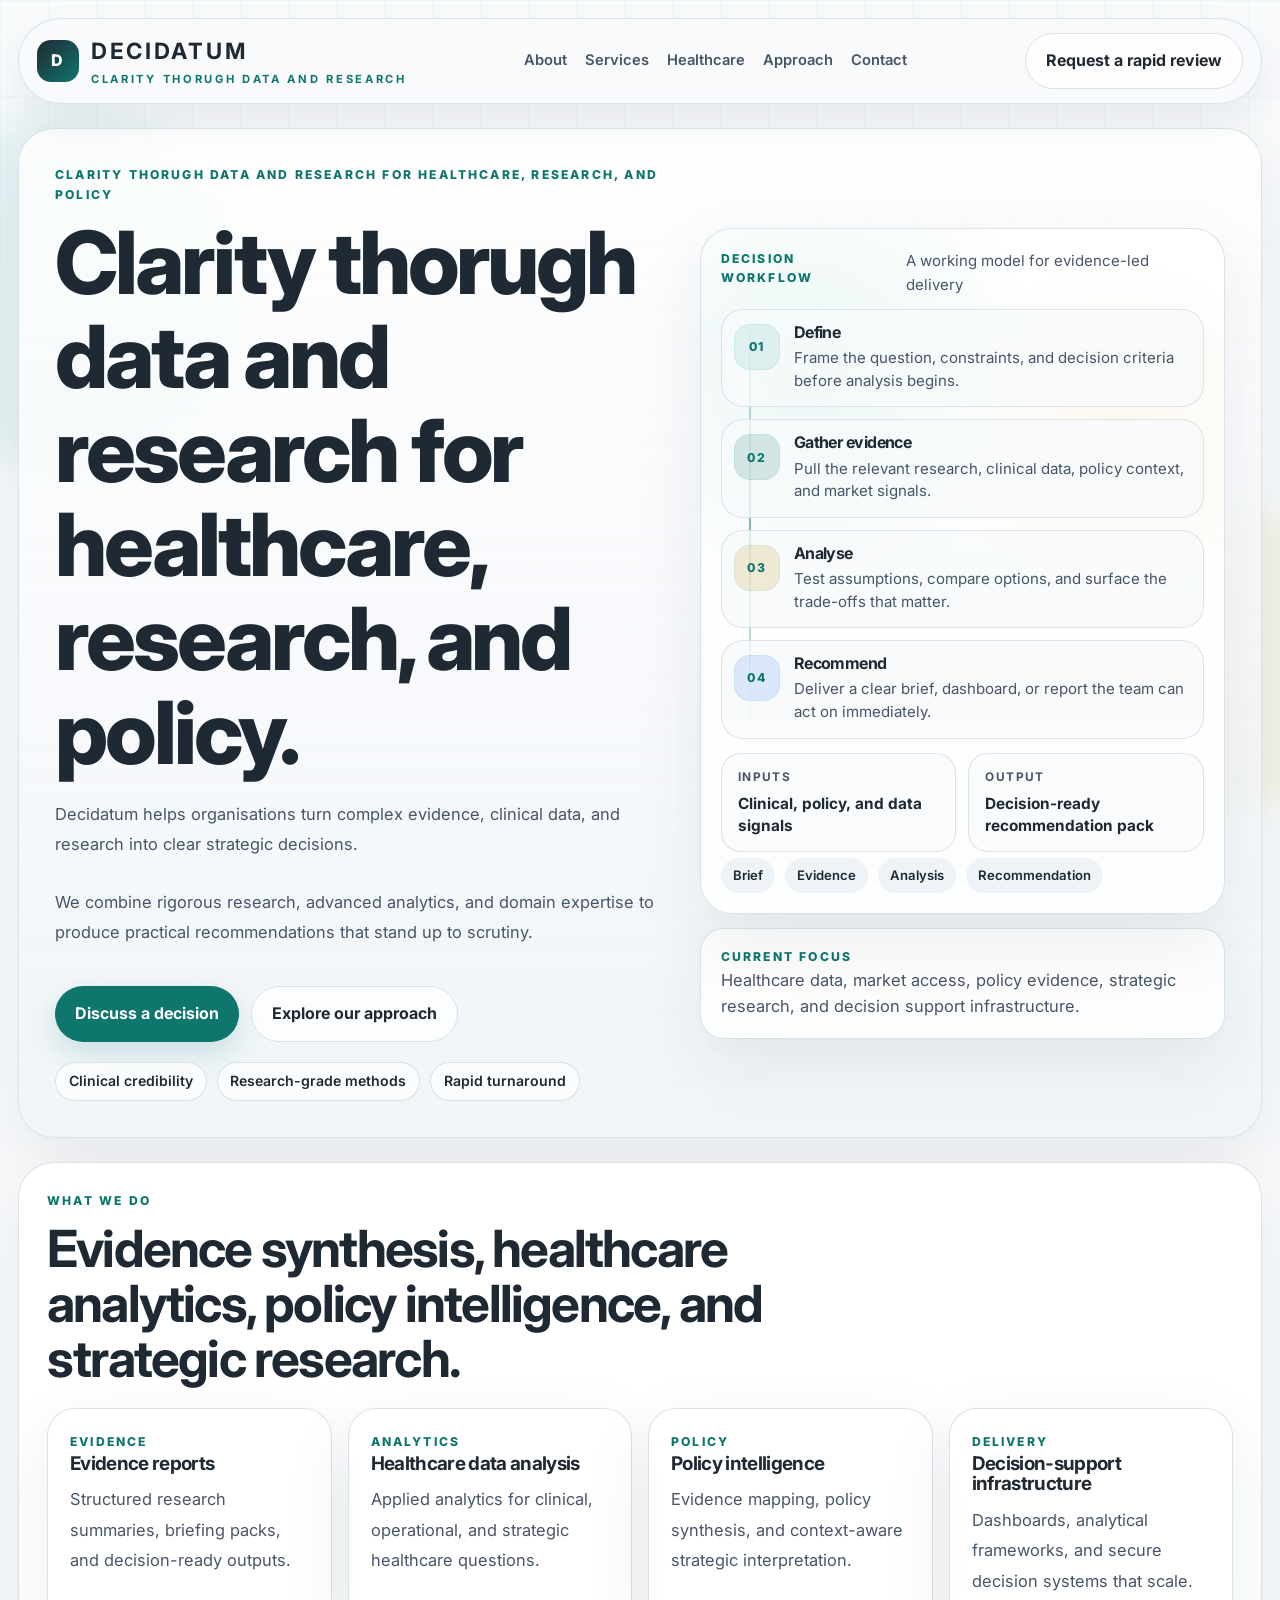
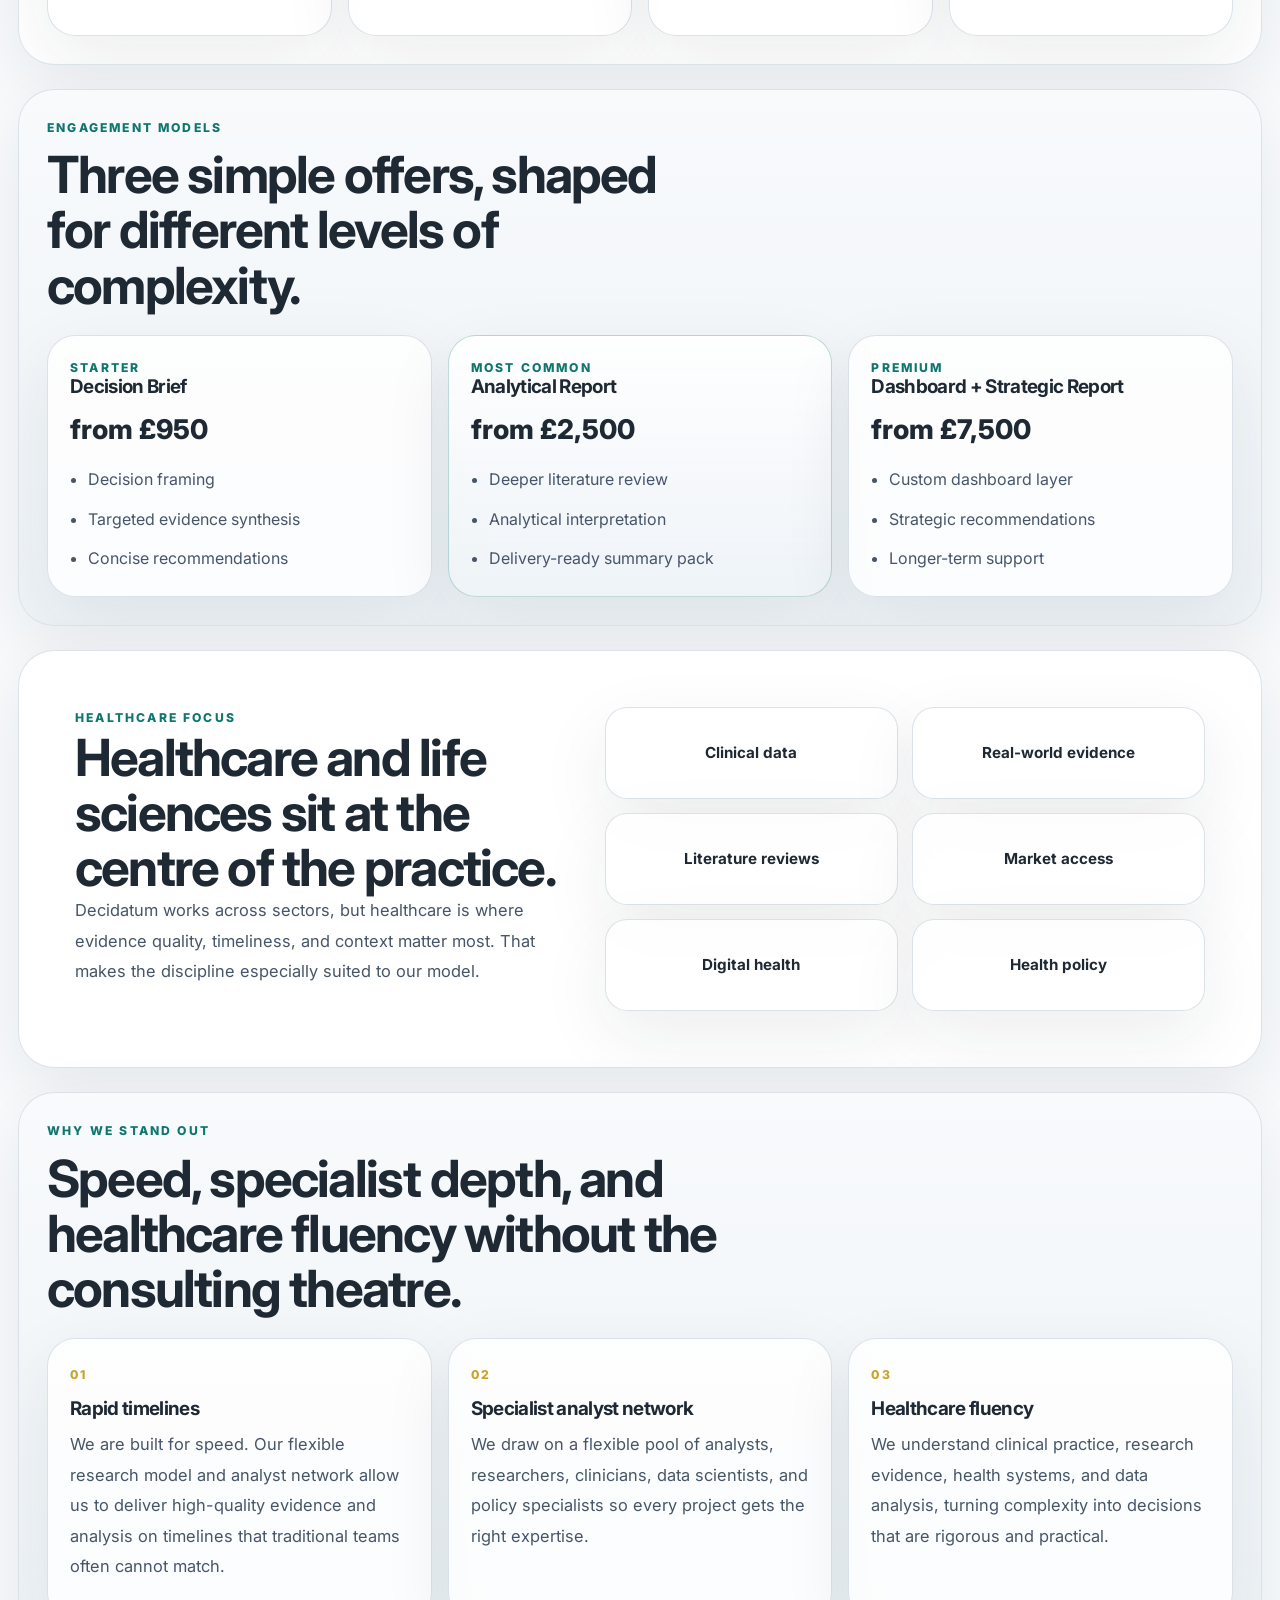
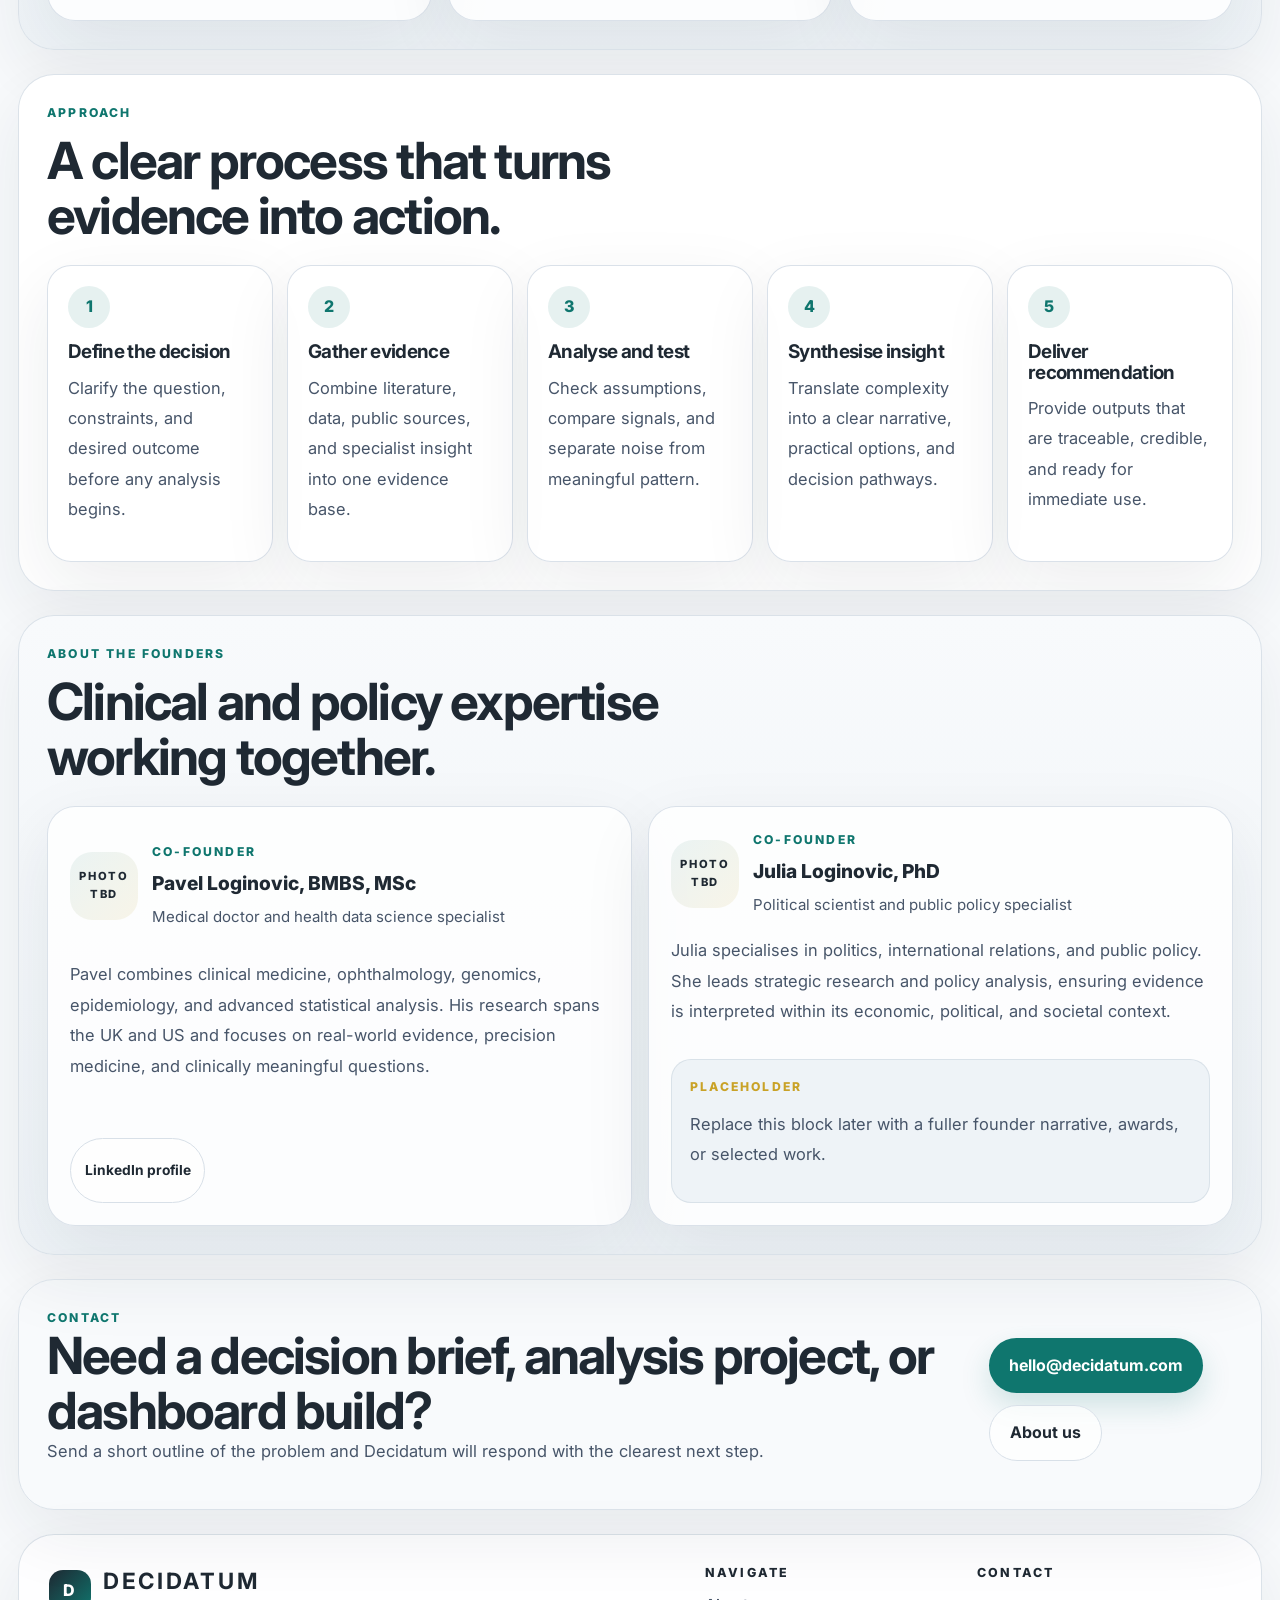
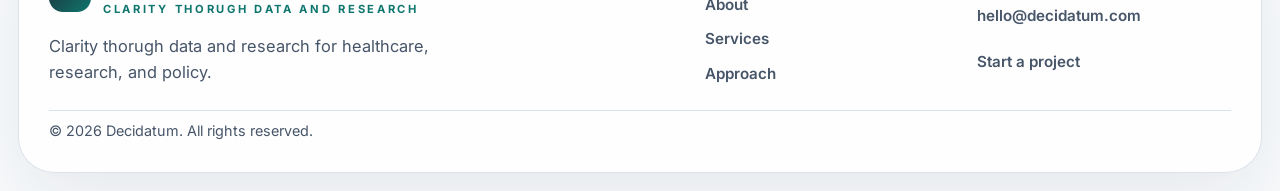
==== index.html @ dd868a0d "v1 of website" ====
<!doctype html>
<html lang="en">
  <head>
    <meta charset="UTF-8" />
    <meta name="viewport" content="width=device-width, initial-scale=1.0" />
    <meta
      name="description"
      content="Decidatum is clarity thorugh data and research for healthcare, research, and policy."
    />
    <meta name="theme-color" content="#F8FAFC" />
    <title>Decidatum | Clarity thorugh Data and Research Consultancy</title>
    <link rel="preconnect" href="https://fonts.googleapis.com" />
    <link rel="preconnect" href="https://fonts.gstatic.com" crossorigin />
    <link
      href="https://fonts.googleapis.com/css2?family=Inter:wght@400;500;600;700;800&display=swap"
      rel="stylesheet"
    />
    <link rel="stylesheet" href="styles.css" />
    <script type="module" src="script.js"></script>
  </head>
  <body>
    <div class="site-shell">
      <div class="ambient ambient-a" aria-hidden="true"></div>
      <div class="ambient ambient-b" aria-hidden="true"></div>

      <header class="topbar">
        <a class="brand" href="#home" aria-label="Decidatum home">
          <span class="brand-mark">D</span>
          <span class="brand-copy">
            <span class="brand-wordmark">DECIDATUM</span>
            <span class="brand-tagline">CLARITY THORUGH DATA AND RESEARCH</span>
          </span>
        </a>

        <nav class="nav" aria-label="Primary">
          <a href="about.html">About</a>
          <a href="#services">Services</a>
          <a href="#healthcare">Healthcare</a>
          <a href="#approach">Approach</a>
          <a href="#contact">Contact</a>
        </nav>

        <a class="button button-secondary" href="#contact">Request a rapid review</a>
      </header>

      <main id="home">
        <section class="hero section panel reveal">
          <div class="hero-copy">
            <p class="eyebrow">Clarity thorugh data and research for healthcare, research, and policy</p>
            <h1>Clarity thorugh data and research for healthcare, research, and policy.</h1>
            <p class="lede">
              Decidatum helps organisations turn complex evidence, clinical data, and research into
              clear strategic decisions.
            </p>
            <p class="lede lede-secondary">
              We combine rigorous research, advanced analytics, and domain expertise to produce
              practical recommendations that stand up to scrutiny.
            </p>
            <div class="hero-actions">
              <a class="button button-primary" href="#contact">Discuss a decision</a>
              <a class="button button-secondary" href="#approach">Explore our approach</a>
            </div>
            <div class="hero-tags" aria-label="Key strengths">
              <span>Clinical credibility</span>
              <span>Research-grade methods</span>
              <span>Rapid turnaround</span>
            </div>
          </div>

          <aside class="hero-visual" aria-label="Decision workflow visual">
            <div class="diagram-card workflow-card">
              <div class="diagram-head">
                <p class="diagram-kicker">Decision workflow</p>
                <p class="diagram-note">A working model for evidence-led delivery</p>
              </div>

              <div class="workflow-timeline" role="list" aria-label="Project stages">
                <article class="workflow-step workflow-step-define" role="listitem">
                  <span class="workflow-index">01</span>
                  <div>
                    <h3>Define</h3>
                    <p>Frame the question, constraints, and decision criteria before analysis begins.</p>
                  </div>
                </article>

                <article class="workflow-step workflow-step-evidence" role="listitem">
                  <span class="workflow-index">02</span>
                  <div>
                    <h3>Gather evidence</h3>
                    <p>Pull the relevant research, clinical data, policy context, and market signals.</p>
                  </div>
                </article>

                <article class="workflow-step workflow-step-analysis" role="listitem">
                  <span class="workflow-index">03</span>
                  <div>
                    <h3>Analyse</h3>
                    <p>Test assumptions, compare options, and surface the trade-offs that matter.</p>
                  </div>
                </article>

                <article class="workflow-step workflow-step-output" role="listitem">
                  <span class="workflow-index">04</span>
                  <div>
                    <h3>Recommend</h3>
                    <p>Deliver a clear brief, dashboard, or report the team can act on immediately.</p>
                  </div>
                </article>
              </div>

              <div class="workflow-summary">
                <div>
                  <span>Inputs</span>
                  <strong>Clinical, policy, and data signals</strong>
                </div>
                <div>
                  <span>Output</span>
                  <strong>Decision-ready recommendation pack</strong>
                </div>
              </div>

              <div class="diagram-foot">
                <span>Brief</span>
                <span>Evidence</span>
                <span>Analysis</span>
                <span>Recommendation</span>
              </div>
            </div>

            <div class="signal-card">
              <p class="panel-label">Current focus</p>
              <p>
                Healthcare data, market access, policy evidence, strategic research, and decision
                support infrastructure.
              </p>
            </div>
          </aside>
        </section>

        <section id="services" class="section surface reveal">
          <div class="section-heading">
            <p class="section-title">What we do</p>
            <h2>Evidence synthesis, healthcare analytics, policy intelligence, and strategic research.</h2>
          </div>

          <div class="service-grid">
            <article class="card service-card">
              <p class="card-kicker">Evidence</p>
              <h3>Evidence reports</h3>
              <p>Structured research summaries, briefing packs, and decision-ready outputs.</p>
            </article>
            <article class="card service-card">
              <p class="card-kicker">Analytics</p>
              <h3>Healthcare data analysis</h3>
              <p>Applied analytics for clinical, operational, and strategic healthcare questions.</p>
            </article>
            <article class="card service-card">
              <p class="card-kicker">Policy</p>
              <h3>Policy intelligence</h3>
              <p>Evidence mapping, policy synthesis, and context-aware strategic interpretation.</p>
            </article>
            <article class="card service-card">
              <p class="card-kicker">Delivery</p>
              <h3>Decision-support infrastructure</h3>
              <p>Dashboards, analytical frameworks, and secure decision systems that scale.</p>
            </article>
          </div>
        </section>

        <section class="section muted reveal">
          <div class="section-heading compact">
            <p class="section-title">Engagement models</p>
            <h2>Three simple offers, shaped for different levels of complexity.</h2>
          </div>

          <div class="offer-grid">
            <article class="card offer-card">
              <p class="offer-kicker">Starter</p>
              <h3>Decision Brief</h3>
              <p class="offer-price">from £950</p>
              <ul>
                <li>Decision framing</li>
                <li>Targeted evidence synthesis</li>
                <li>Concise recommendations</li>
              </ul>
            </article>

            <article class="card offer-card featured">
              <p class="offer-kicker">Most common</p>
              <h3>Analytical Report</h3>
              <p class="offer-price">from £2,500</p>
              <ul>
                <li>Deeper literature review</li>
                <li>Analytical interpretation</li>
                <li>Delivery-ready summary pack</li>
              </ul>
            </article>

            <article class="card offer-card">
              <p class="offer-kicker">Premium</p>
              <h3>Dashboard + Strategic Report</h3>
              <p class="offer-price">from £7,500</p>
              <ul>
                <li>Custom dashboard layer</li>
                <li>Strategic recommendations</li>
                <li>Longer-term support</li>
              </ul>
            </article>
          </div>
        </section>

        <section id="healthcare" class="section surface reveal">
          <div class="split-layout">
            <div class="content-block">
              <p class="section-title">Healthcare focus</p>
              <h2>Healthcare and life sciences sit at the centre of the practice.</h2>
              <p>
                Decidatum works across sectors, but healthcare is where evidence quality, timeliness,
                and context matter most. That makes the discipline especially suited to our model.
              </p>
            </div>

            <div class="focus-grid">
              <article class="mini-card"><span>Clinical data</span></article>
              <article class="mini-card"><span>Real-world evidence</span></article>
              <article class="mini-card"><span>Literature reviews</span></article>
              <article class="mini-card"><span>Market access</span></article>
              <article class="mini-card"><span>Digital health</span></article>
              <article class="mini-card"><span>Health policy</span></article>
            </div>
          </div>
        </section>

        <section class="section muted reveal">
          <div class="section-heading">
            <p class="section-title">Why we stand out</p>
            <h2>Speed, specialist depth, and healthcare fluency without the consulting theatre.</h2>
          </div>

          <div class="differentiator-grid">
            <article class="differentiator-card card">
              <span class="differentiator-index">01</span>
              <h3>Rapid timelines</h3>
              <p>
                We are built for speed. Our flexible research model and analyst network allow us to
                deliver high-quality evidence and analysis on timelines that traditional teams often
                cannot match.
              </p>
            </article>

            <article class="differentiator-card card">
              <span class="differentiator-index">02</span>
              <h3>Specialist analyst network</h3>
              <p>
                We draw on a flexible pool of analysts, researchers, clinicians, data scientists, and
                policy specialists so every project gets the right expertise.
              </p>
            </article>

            <article class="differentiator-card card">
              <span class="differentiator-index">03</span>
              <h3>Healthcare fluency</h3>
              <p>
                We understand clinical practice, research evidence, health systems, and data analysis,
                turning complexity into decisions that are rigorous and practical.
              </p>
            </article>
          </div>
        </section>

        <section id="approach" class="section surface reveal">
          <div class="section-heading">
            <p class="section-title">Approach</p>
            <h2>A clear process that turns evidence into action.</h2>
          </div>

          <div class="steps-grid">
            <article class="step-card">
              <span>1</span>
              <div>
                <h3>Define the decision</h3>
                <p>Clarify the question, constraints, and desired outcome before any analysis begins.</p>
              </div>
            </article>
            <article class="step-card">
              <span>2</span>
              <div>
                <h3>Gather evidence</h3>
                <p>Combine literature, data, public sources, and specialist insight into one evidence base.</p>
              </div>
            </article>
            <article class="step-card">
              <span>3</span>
              <div>
                <h3>Analyse and test</h3>
                <p>Check assumptions, compare signals, and separate noise from meaningful pattern.</p>
              </div>
            </article>
            <article class="step-card">
              <span>4</span>
              <div>
                <h3>Synthesise insight</h3>
                <p>Translate complexity into a clear narrative, practical options, and decision pathways.</p>
              </div>
            </article>
            <article class="step-card">
              <span>5</span>
              <div>
                <h3>Deliver recommendation</h3>
                <p>Provide outputs that are traceable, credible, and ready for immediate use.</p>
              </div>
            </article>
          </div>
        </section>

        <section id="about" class="section muted reveal">
          <div class="section-heading compact">
            <p class="section-title">About the founders</p>
            <h2>Clinical and policy expertise working together.</h2>
          </div>

          <div class="founder-grid">
            <article class="founder-card card">
              <div class="founder-head">
                <div class="placeholder-avatar">PHOTO<br />TBD</div>
                <div class="founder-meta">
                  <p class="founder-role">Co-Founder</p>
                  <p class="founder-title">Pavel Loginovic, BMBS, MSc</p>
                  <p class="founder-subtitle">Medical doctor and health data science specialist</p>
                </div>
              </div>
              <p>
                Pavel combines clinical medicine, ophthalmology, genomics, epidemiology, and advanced
                statistical analysis. His research spans the UK and US and focuses on real-world
                evidence, precision medicine, and clinically meaningful questions.
              </p>
              <a class="link-chip" href="https://uk.linkedin.com/in/ploginovic?utm_source=chatgpt.com" target="_blank" rel="noreferrer">
                LinkedIn profile
              </a>
            </article>

            <article class="founder-card card">
              <div class="founder-head">
                <div class="placeholder-avatar">PHOTO<br />TBD</div>
                <div class="founder-meta">
                  <p class="founder-role">Co-Founder</p>
                  <p class="founder-title">Julia Loginovic, PhD</p>
                  <p class="founder-subtitle">Political scientist and public policy specialist</p>
                </div>
              </div>
              <p>
                Julia specialises in politics, international relations, and public policy. She leads
                strategic research and policy analysis, ensuring evidence is interpreted within its
                economic, political, and societal context.
              </p>
              <div class="note-card">
                <p class="note-label">Placeholder</p>
                <p>Replace this block later with a fuller founder narrative, awards, or selected work.</p>
              </div>
            </article>
          </div>
        </section>

        <section class="section cta reveal" id="contact">
          <div>
            <p class="section-title">Contact</p>
            <h2>Need a decision brief, analysis project, or dashboard build?</h2>
            <p>
              Send a short outline of the problem and Decidatum will respond with the clearest next
              step.
            </p>
          </div>
          <div class="cta-actions">
            <a class="button button-primary" href="mailto:hello@decidatum.com">hello@decidatum.com</a>
            <a class="button button-secondary" href="about.html">About us</a>
          </div>
        </section>
      </main>

      <footer class="footer">
        <div class="footer-brand">
          <div class="brand footer-brand-lockup" aria-hidden="true">
            <span class="brand-mark">D</span>
            <span class="brand-copy">
              <span class="brand-wordmark">DECIDATUM</span>
              <span class="brand-tagline">CLARITY THORUGH DATA AND RESEARCH</span>
            </span>
          </div>
          <p>Clarity thorugh data and research for healthcare, research, and policy.</p>
        </div>

        <div class="footer-links">
          <div>
            <p class="footer-title">Navigate</p>
            <a href="about.html">About</a>
            <a href="#services">Services</a>
            <a href="#approach">Approach</a>
          </div>
          <div>
            <p class="footer-title">Contact</p>
            <a href="mailto:hello@decidatum.com">hello@decidatum.com</a>
            <a href="#contact">Start a project</a>
          </div>
        </div>

        <p class="footer-meta">© 2026 Decidatum. All rights reserved.</p>
      </footer>
    </div>
  </body>
</html>
---- styles.css ----
:root {
  --color-ink: #111827;
  --color-charcoal: #1f2933;
  --color-slate: #475569;
  --color-background: #f8fafc;
  --color-surface: #ffffff;
  --color-surface-muted: #eef3f7;
  --color-teal-deep: #0f766e;
  --color-teal-soft: #5cb8b2;
  --color-blue-graphite: #243b53;
  --color-accent-gold: #c9a227;
  --color-border: #d8e0e8;
  --shadow-soft: 0 24px 70px rgba(31, 41, 51, 0.08);
  --shadow-strong: 0 32px 90px rgba(31, 41, 51, 0.12);
  --radius-xl: 36px;
  --radius-lg: 28px;
  --radius-md: 20px;
  --radius-sm: 14px;
}

* {
  box-sizing: border-box;
}

html {
  scroll-behavior: smooth;
}

body {
  margin: 0;
  font-family: "Inter", system-ui, sans-serif;
  color: var(--color-ink);
  line-height: 1.6;
  background: var(--color-background);
  overflow-x: hidden;
}

img,
svg {
  display: block;
  max-width: 100%;
}

body::before {
  content: "";
  position: fixed;
  inset: 0;
  pointer-events: none;
  background-image:
    linear-gradient(rgba(15, 118, 110, 0.035) 1px, transparent 1px),
    linear-gradient(90deg, rgba(15, 118, 110, 0.035) 1px, transparent 1px);
  background-size: 48px 48px;
  mask-image: linear-gradient(to bottom, black, transparent 75%);
}

.site-shell {
  position: relative;
  max-width: 1360px;
  margin: 0 auto;
  padding: 18px;
}

.ambient {
  position: fixed;
  pointer-events: none;
  z-index: -1;
  border-radius: 999px;
  filter: blur(18px);
  opacity: 0.8;
}

.ambient-a {
  inset: 12% auto auto -9%;
  width: 360px;
  height: 360px;
  background: rgba(92, 184, 178, 0.14);
}

.ambient-b {
  inset: auto -7% 10% auto;
  width: 300px;
  height: 300px;
  background: rgba(201, 162, 39, 0.12);
}

.topbar {
  position: sticky;
  top: 16px;
  z-index: 40;
  display: flex;
  align-items: center;
  justify-content: space-between;
  gap: 18px;
  padding: 14px 18px;
  margin-bottom: 22px;
  border: 1px solid rgba(216, 224, 232, 0.9);
  border-radius: 999px;
  background: rgba(248, 250, 252, 0.84);
  backdrop-filter: blur(18px);
  box-shadow: 0 16px 38px rgba(31, 41, 51, 0.07);
}

.brand {
  display: inline-flex;
  align-items: center;
  gap: 12px;
  min-width: 0;
  text-decoration: none;
  color: inherit;
}

.brand-mark {
  display: grid;
  place-items: center;
  width: 42px;
  height: 42px;
  border-radius: 14px;
  background: linear-gradient(135deg, var(--color-charcoal), var(--color-teal-deep));
  color: #fff;
  font-size: 1rem;
  font-weight: 800;
  letter-spacing: 0.08em;
}

.brand-copy {
  display: grid;
  gap: 2px;
  min-width: 0;
}

.brand-wordmark {
  font-size: clamp(1rem, 1vw + 0.9rem, 1.4rem);
  font-weight: 700;
  letter-spacing: 0.12em;
  color: var(--color-charcoal);
}

.brand-tagline {
  font-size: 0.7rem;
  font-weight: 700;
  letter-spacing: 0.24em;
  color: var(--color-teal-deep);
}

.nav {
  display: flex;
  flex-wrap: wrap;
  justify-content: center;
  gap: 18px;
  min-width: 0;
}

.nav a {
  text-decoration: none;
  color: var(--color-slate);
  font-size: 0.92rem;
  font-weight: 600;
  transition: color 180ms ease;
}

.nav a:hover,
.nav a:focus-visible {
  color: var(--color-charcoal);
}

.section {
  margin-top: 24px;
}

.panel,
.surface,
.muted,
.cta {
  border: 1px solid rgba(216, 224, 232, 0.92);
  box-shadow: var(--shadow-soft);
  border-radius: var(--radius-xl);
  overflow: hidden;
  padding: 28px;
}

.panel {
  background: linear-gradient(180deg, rgba(255, 255, 255, 0.84), rgba(238, 243, 247, 0.72));
}

.surface {
  background: var(--color-surface);
}

.muted {
  background: linear-gradient(180deg, #f8fafc 0%, #eef3f7 100%);
}

.hero {
  display: grid;
  grid-template-columns: minmax(0, 1.08fr) minmax(0, 0.92fr);
  gap: 28px;
  align-items: center;
  min-height: calc(100vh - 120px);
  padding: 36px;
  position: relative;
}

.hero-copy {
  position: relative;
  z-index: 1;
  display: grid;
  gap: 12px;
  max-width: 760px;
  min-width: 0;
}

.eyebrow,
.section-title,
.card-kicker,
.diagram-kicker,
.panel-label,
.offer-kicker,
.note-label,
.differentiator-index {
  margin: 0;
  text-transform: uppercase;
  letter-spacing: 0.18em;
  font-size: 0.76rem;
  font-weight: 800;
  color: var(--color-teal-deep);
}

h1,
h2,
h3,
p {
  margin-top: 0;
}

h1,
h2,
h3 {
  color: var(--color-charcoal);
  letter-spacing: -0.035em;
  line-height: 1.08;
  overflow-wrap: anywhere;
}

h1 {
  margin-bottom: 8px;
  font-size: clamp(3rem, 6.8vw, 6.5rem);
  font-weight: 800;
  max-width: 11ch;
}

h2 {
  margin-bottom: 0;
  font-size: clamp(2rem, 4vw, 4rem);
  font-weight: 700;
}

h3 {
  margin-bottom: 10px;
  font-size: 1.18rem;
  font-weight: 700;
}

p {
  font-size: 1.03rem;
  color: var(--color-slate);
  overflow-wrap: anywhere;
}

.lede {
  max-width: 66ch;
  line-height: 1.8;
}

.lede-secondary {
  max-width: 62ch;
}

.hero-actions,
.cta-actions {
  display: flex;
  flex-wrap: wrap;
  gap: 12px;
  margin-top: 10px;
}

.button {
  display: inline-flex;
  align-items: center;
  justify-content: center;
  min-height: 48px;
  padding: 0.9rem 1.25rem;
  border-radius: 999px;
  text-decoration: none;
  font-weight: 700;
  transition:
    transform 180ms ease,
    box-shadow 180ms ease,
    background 180ms ease,
    border-color 180ms ease;
}

.button:hover,
.button:focus-visible {
  transform: translateY(-2px);
}

.button-primary {
  background: var(--color-teal-deep);
  color: white;
  box-shadow: 0 12px 30px rgba(15, 118, 110, 0.18);
}

.button-primary:hover,
.button-primary:focus-visible {
  background: #0b5f59;
  box-shadow: 0 18px 42px rgba(15, 118, 110, 0.24);
}

.button-secondary {
  border: 1px solid var(--color-border);
  color: var(--color-charcoal);
  background: rgba(255, 255, 255, 0.72);
}

.button-secondary:hover,
.button-secondary:focus-visible {
  border-color: rgba(15, 118, 110, 0.28);
  background: rgba(255, 255, 255, 0.92);
}

.hero-tags {
  display: flex;
  flex-wrap: wrap;
  gap: 10px;
  margin-top: 8px;
}

.hero-tags span {
  display: inline-flex;
  align-items: center;
  min-height: 36px;
  padding: 0.45rem 0.8rem;
  border-radius: 999px;
  border: 1px solid rgba(216, 224, 232, 0.94);
  background: rgba(255, 255, 255, 0.64);
  color: var(--color-charcoal);
  font-size: 0.88rem;
  font-weight: 600;
}

.hero-visual {
  position: relative;
  display: grid;
  gap: 14px;
  align-content: start;
  min-width: 0;
}

.diagram-card,
.signal-card,
.card,
.mini-card,
.step-card {
  background: rgba(255, 255, 255, 0.8);
  border: 1px solid rgba(216, 224, 232, 0.95);
  box-shadow: var(--shadow-soft);
}

.diagram-card {
  position: relative;
  border-radius: 32px;
  padding: 20px;
  overflow: hidden;
}

.diagram-card::before {
  content: "";
  position: absolute;
  inset: 0;
  background:
    radial-gradient(circle at 20% 20%, rgba(92, 184, 178, 0.12), transparent 34%),
    radial-gradient(circle at 80% 30%, rgba(201, 162, 39, 0.08), transparent 28%);
  pointer-events: none;
}

.diagram-head {
  position: relative;
  z-index: 1;
  display: flex;
  justify-content: space-between;
  gap: 16px;
  margin-bottom: 12px;
}

.diagram-note {
  margin: 0;
  color: var(--color-slate);
  font-size: 0.94rem;
}

.workflow-timeline {
  position: relative;
  z-index: 1;
  display: grid;
  gap: 12px;
  margin-top: 8px;
}

.workflow-timeline::before {
  content: "";
  position: absolute;
  top: 18px;
  bottom: 18px;
  left: 28px;
  width: 2px;
  border-radius: 999px;
  background: linear-gradient(
    to bottom,
    rgba(15, 118, 110, 0.1),
    rgba(15, 118, 110, 0.52),
    rgba(15, 118, 110, 0.1)
  );
}

.workflow-step {
  position: relative;
  z-index: 1;
  display: grid;
  grid-template-columns: auto 1fr;
  gap: 14px;
  align-items: start;
  padding: 14px 16px 14px 12px;
  border-radius: 22px;
  background: rgba(248, 250, 252, 0.76);
  border: 1px solid rgba(216, 224, 232, 0.88);
  transition:
    transform 180ms ease,
    border-color 180ms ease,
    box-shadow 180ms ease;
}

.workflow-step:hover {
  transform: translateX(4px);
  border-color: rgba(92, 184, 178, 0.42);
  box-shadow: 0 20px 32px rgba(15, 23, 42, 0.08);
}

.workflow-step h3 {
  margin: 0 0 6px;
  font-size: 1rem;
}

.workflow-step p {
  margin: 0;
  color: var(--color-slate);
  font-size: 0.94rem;
  line-height: 1.5;
}

.workflow-index {
  display: grid;
  place-items: center;
  width: 46px;
  height: 46px;
  border-radius: 16px;
  background: var(--workflow-accent, rgba(92, 184, 178, 0.14));
  color: var(--color-teal-deep);
  font-size: 0.76rem;
  font-weight: 800;
  letter-spacing: 0.12em;
  box-shadow: inset 0 0 0 1px rgba(92, 184, 178, 0.14);
}

.workflow-step-define {
  --workflow-accent: rgba(92, 184, 178, 0.16);
}

.workflow-step-evidence {
  --workflow-accent: rgba(15, 118, 110, 0.16);
}

.workflow-step-analysis {
  --workflow-accent: rgba(201, 162, 39, 0.18);
}

.workflow-step-output {
  --workflow-accent: rgba(66, 128, 246, 0.16);
}

.workflow-summary {
  position: relative;
  z-index: 1;
  display: grid;
  grid-template-columns: repeat(2, minmax(0, 1fr));
  gap: 12px;
  margin-top: 14px;
}

.workflow-summary div {
  padding: 14px 16px;
  border-radius: 20px;
  background: rgba(248, 250, 252, 0.76);
  border: 1px solid rgba(216, 224, 232, 0.88);
}

.workflow-summary span {
  display: block;
  margin-bottom: 6px;
  color: var(--color-slate);
  font-size: 0.74rem;
  font-weight: 700;
  text-transform: uppercase;
  letter-spacing: 0.12em;
}

.workflow-summary strong {
  display: block;
  color: var(--color-charcoal);
  font-size: 0.96rem;
  line-height: 1.45;
}

.diagram-svg {
  position: relative;
  z-index: 1;
  width: 100%;
  height: auto;
  overflow: visible;
}

.diagram-svg path {
  fill: none;
  stroke: url(#lineGradient);
  stroke-width: 1.4;
  stroke-linecap: round;
}

.node {
  fill: var(--color-teal-deep);
  opacity: 0.88;
}

.node-highlight {
  animation: pulseNode 4s ease-in-out infinite;
}

.node-gold {
  fill: var(--color-accent-gold);
}

.diagram-foot {
  position: relative;
  z-index: 1;
  display: flex;
  flex-wrap: wrap;
  gap: 10px;
  margin-top: 6px;
}

.diagram-foot span {
  padding: 0.45rem 0.75rem;
  border-radius: 999px;
  background: var(--color-surface-muted);
  color: var(--color-charcoal);
  font-size: 0.82rem;
  font-weight: 600;
}

.signal-card {
  border-radius: 24px;
  padding: 18px 20px;
}

.signal-card p:last-child {
  margin-bottom: 0;
}

.section-heading {
  display: grid;
  gap: 10px;
  max-width: 74ch;
  margin-bottom: 22px;
  min-width: 0;
}

.page-hero {
  display: grid;
  gap: 16px;
  padding: 36px;
}

.page-hero.hero-copy {
  max-width: none;
  width: 100%;
}

.page-hero h1 {
  max-width: 14ch;
}

.page-lead {
  max-width: 72ch;
  margin: 0;
  line-height: 1.85;
  color: var(--color-slate);
}

.grid-two {
  display: grid;
  grid-template-columns: minmax(0, 0.92fr) minmax(0, 1.08fr);
  gap: 24px;
  padding: 28px;
  border-radius: var(--radius-xl);
}

.grid-two > * {
  min-width: 0;
}

.compact {
  max-width: 68ch;
}

.service-grid {
  display: grid;
  grid-template-columns: repeat(4, minmax(0, 1fr));
  gap: 16px;
}

.card {
  border-radius: var(--radius-lg);
  padding: 22px;
  transition:
    transform 180ms ease,
    border-color 180ms ease,
    box-shadow 180ms ease;
}

.card:hover,
.card:focus-within {
  transform: translateY(-3px);
  border-color: rgba(15, 118, 110, 0.26);
  box-shadow: var(--shadow-strong);
}

.service-card p,
.offer-card li,
.differentiator-card p,
.step-card p,
.founder-card p,
.story-card p,
.vision-card p,
.content-block p,
.note-card p {
  line-height: 1.85;
}

.service-card h3,
.offer-card h3,
.differentiator-card h3,
.step-card h3,
.founder-card h3,
.story-card h3,
.vision-card h3 {
  margin-bottom: 10px;
}

.offer-grid {
  display: grid;
  grid-template-columns: repeat(3, minmax(0, 1fr));
  gap: 16px;
}

.offer-card {
  position: relative;
  overflow: hidden;
}

.offer-card.featured {
  border-color: rgba(15, 118, 110, 0.26);
  background: linear-gradient(180deg, rgba(255, 255, 255, 0.92), rgba(238, 243, 247, 0.88));
}

.offer-price {
  margin-bottom: 14px;
  font-size: 1.7rem;
  font-weight: 800;
  color: var(--color-charcoal);
}

.offer-card ul {
  margin: 0;
  padding-left: 18px;
  color: var(--color-slate);
}

.offer-card li + li {
  margin-top: 10px;
}

.split-layout {
  display: grid;
  grid-template-columns: minmax(0, 0.92fr) minmax(0, 1.08fr);
  gap: 18px;
  align-items: start;
  padding: 28px;
}

.content-block {
  padding-right: 10px;
  min-width: 0;
}

.focus-grid {
  display: grid;
  grid-template-columns: repeat(2, minmax(0, 1fr));
  gap: 14px;
}

.mini-card {
  display: grid;
  place-items: center;
  min-height: 92px;
  border-radius: 22px;
  padding: 18px;
}

.mini-card span {
  color: var(--color-charcoal);
  font-size: 0.95rem;
  font-weight: 700;
  text-align: center;
}

.differentiator-grid {
  display: grid;
  grid-template-columns: repeat(3, minmax(0, 1fr));
  gap: 16px;
}

.differentiator-card {
  min-height: 100%;
}

.differentiator-index {
  display: inline-flex;
  margin-bottom: 14px;
  color: var(--color-accent-gold);
}

.steps-grid {
  display: grid;
  grid-template-columns: repeat(5, minmax(0, 1fr));
  gap: 14px;
}

.step-card {
  display: grid;
  gap: 14px;
  align-content: start;
  border-radius: 24px;
  padding: 20px;
}

.step-card span {
  display: grid;
  place-items: center;
  width: 42px;
  height: 42px;
  border-radius: 50%;
  background: rgba(15, 118, 110, 0.1);
  color: var(--color-teal-deep);
  font-weight: 800;
}

.founder-grid {
  display: grid;
  grid-template-columns: repeat(2, minmax(0, 1fr));
  gap: 16px;
}

.founder-card {
  display: grid;
  gap: 16px;
  min-width: 0;
}

.service-card,
.offer-card,
.differentiator-card,
.step-card,
.story-card,
.vision-card,
.mini-card,
.signal-card {
  min-width: 0;
}

.founder-head {
  display: flex;
  align-items: center;
  gap: 14px;
}

.placeholder-avatar {
  display: grid;
  place-items: center;
  width: 68px;
  height: 68px;
  border-radius: 22px;
  background: linear-gradient(135deg, rgba(15, 118, 110, 0.08), rgba(201, 162, 39, 0.1));
  color: var(--color-charcoal);
  font-size: 0.7rem;
  font-weight: 800;
  letter-spacing: 0.16em;
  text-align: center;
}

.founder-meta {
  display: grid;
  gap: 2px;
}

.founder-meta p {
  margin: 0;
}

.founder-role {
  color: var(--color-teal-deep);
  font-size: 0.76rem;
  font-weight: 800;
  letter-spacing: 0.18em;
  text-transform: uppercase;
}

.founder-title {
  color: var(--color-charcoal);
  font-size: 1.2rem;
  font-weight: 800;
}

.founder-subtitle {
  color: var(--color-slate);
  font-size: 0.94rem;
}

.link-chip {
  display: inline-flex;
  align-items: center;
  width: fit-content;
  padding: 0.55rem 0.85rem;
  border: 1px solid var(--color-border);
  border-radius: 999px;
  background: rgba(255, 255, 255, 0.72);
  color: var(--color-charcoal);
  text-decoration: none;
  font-size: 0.86rem;
  font-weight: 700;
}

.note-card {
  display: grid;
  gap: 10px;
  padding: 16px 18px;
  border-radius: 20px;
  background: var(--color-surface-muted);
  border: 1px solid rgba(216, 224, 232, 0.9);
}

.note-label {
  color: var(--color-accent-gold);
}

.cta {
  display: flex;
  align-items: center;
  justify-content: space-between;
  gap: 22px;
}

.footer {
  display: grid;
  grid-template-columns: 1.2fr 1fr;
  gap: 24px;
  padding: 28px 30px 30px;
  margin-top: 24px;
  border: 1px solid rgba(216, 224, 232, 0.92);
  border-radius: var(--radius-xl);
  background: rgba(255, 255, 255, 0.76);
  box-shadow: var(--shadow-soft);
  color: var(--color-slate);
  font-size: 0.95rem;
}

.footer-brand {
  display: grid;
  gap: 14px;
  align-content: start;
}

.footer-brand p {
  margin: 0;
  max-width: 38ch;
}

.footer-brand-lockup {
  pointer-events: none;
}

.footer-links {
  display: grid;
  grid-template-columns: repeat(2, minmax(0, 1fr));
  gap: 18px;
}

.footer-links > div {
  display: grid;
  gap: 10px;
}

.footer-title {
  margin: 0;
  color: var(--color-charcoal);
  font-size: 0.78rem;
  font-weight: 800;
  text-transform: uppercase;
  letter-spacing: 0.18em;
}

.footer-links a {
  color: var(--color-slate);
  text-decoration: none;
  font-weight: 600;
  width: fit-content;
}

.footer-links a:hover,
.footer-links a:focus-visible {
  color: var(--color-teal-deep);
}

.footer-meta {
  grid-column: 1 / -1;
  margin: 0;
  padding-top: 8px;
  border-top: 1px solid rgba(216, 224, 232, 0.9);
  color: var(--color-slate);
  font-size: 0.9rem;
}

.reveal {
  opacity: 0;
  transform: translateY(20px);
  transition:
    opacity 0.7s ease,
    transform 0.7s ease;
}

.reveal.is-visible {
  opacity: 1;
  transform: translateY(0);
}

@keyframes pulseNode {
  0%,
  100% {
    transform: scale(1);
    filter: drop-shadow(0 0 0 rgba(15, 118, 110, 0.08));
  }
  50% {
    transform: scale(1.06);
    filter: drop-shadow(0 0 10px rgba(15, 118, 110, 0.12));
  }
}

@media (max-width: 1180px) {
  .hero,
  .split-layout,
  .grid-two {
    grid-template-columns: 1fr;
  }

  .service-grid,
  .offer-grid,
  .differentiator-grid,
  .steps-grid,
  .founder-grid {
    grid-template-columns: 1fr;
  }

  .steps-grid {
    gap: 16px;
  }
}

@media (max-width: 820px) {
  .site-shell {
    padding: 12px;
  }

  .ambient {
    display: none;
  }

  .topbar {
    position: static;
    flex-wrap: wrap;
    border-radius: 28px;
    padding: 14px;
  }

  .nav {
    justify-content: flex-start;
    gap: 12px 16px;
  }

  .hero,
  .split-layout,
  .grid-two,
  .cta,
  .page-hero {
    padding: 20px;
  }

  .hero {
    min-height: auto;
  }

  h1 {
    max-width: 12ch;
  }

  .hero-actions,
  .cta-actions {
    width: 100%;
  }

  .hero-actions .button,
  .cta-actions .button {
    width: 100%;
  }

  .focus-grid {
    grid-template-columns: 1fr;
  }

  .diagram-head {
    flex-direction: column;
  }

  .workflow-timeline::before {
    left: 23px;
  }

  .workflow-summary {
    grid-template-columns: 1fr;
  }

  .footer {
    grid-template-columns: 1fr;
    padding: 22px;
  }

  .footer-links {
    grid-template-columns: 1fr;
  }

  .card,
  .diagram-card,
  .signal-card,
  .cta,
  .surface,
  .muted,
  .panel {
    border-radius: 24px;
  }
}

@media (max-width: 560px) {
  .hero,
  .split-layout,
  .grid-two,
  .cta,
  .page-hero {
    padding: 16px;
  }

  .section {
    margin-top: 18px;
  }

  h1 {
    font-size: clamp(2.6rem, 14vw, 3.4rem);
  }

  h2 {
    font-size: clamp(1.7rem, 8vw, 2.4rem);
  }

  p {
    font-size: 1rem;
  }

  .hero-tags span,
  .diagram-foot span {
    width: 100%;
    justify-content: center;
  }

  .workflow-step {
    padding: 12px;
  }

  .workflow-step:hover {
    transform: none;
  }

  .workflow-index {
    width: 42px;
    height: 42px;
  }

  .card,
  .diagram-card,
  .signal-card,
  .step-card,
  .mini-card {
    padding: 18px;
  }

  .placeholder-avatar {
    width: 60px;
    height: 60px;
  }

  .topbar {
    gap: 14px;
  }
}

@media (prefers-reduced-motion: reduce) {
  html {
    scroll-behavior: auto;
  }

  *,
  *::before,
  *::after {
    animation-duration: 0.01ms !important;
    animation-iteration-count: 1 !important;
    transition-duration: 0.01ms !important;
    scroll-behavior: auto !important;
  }
}
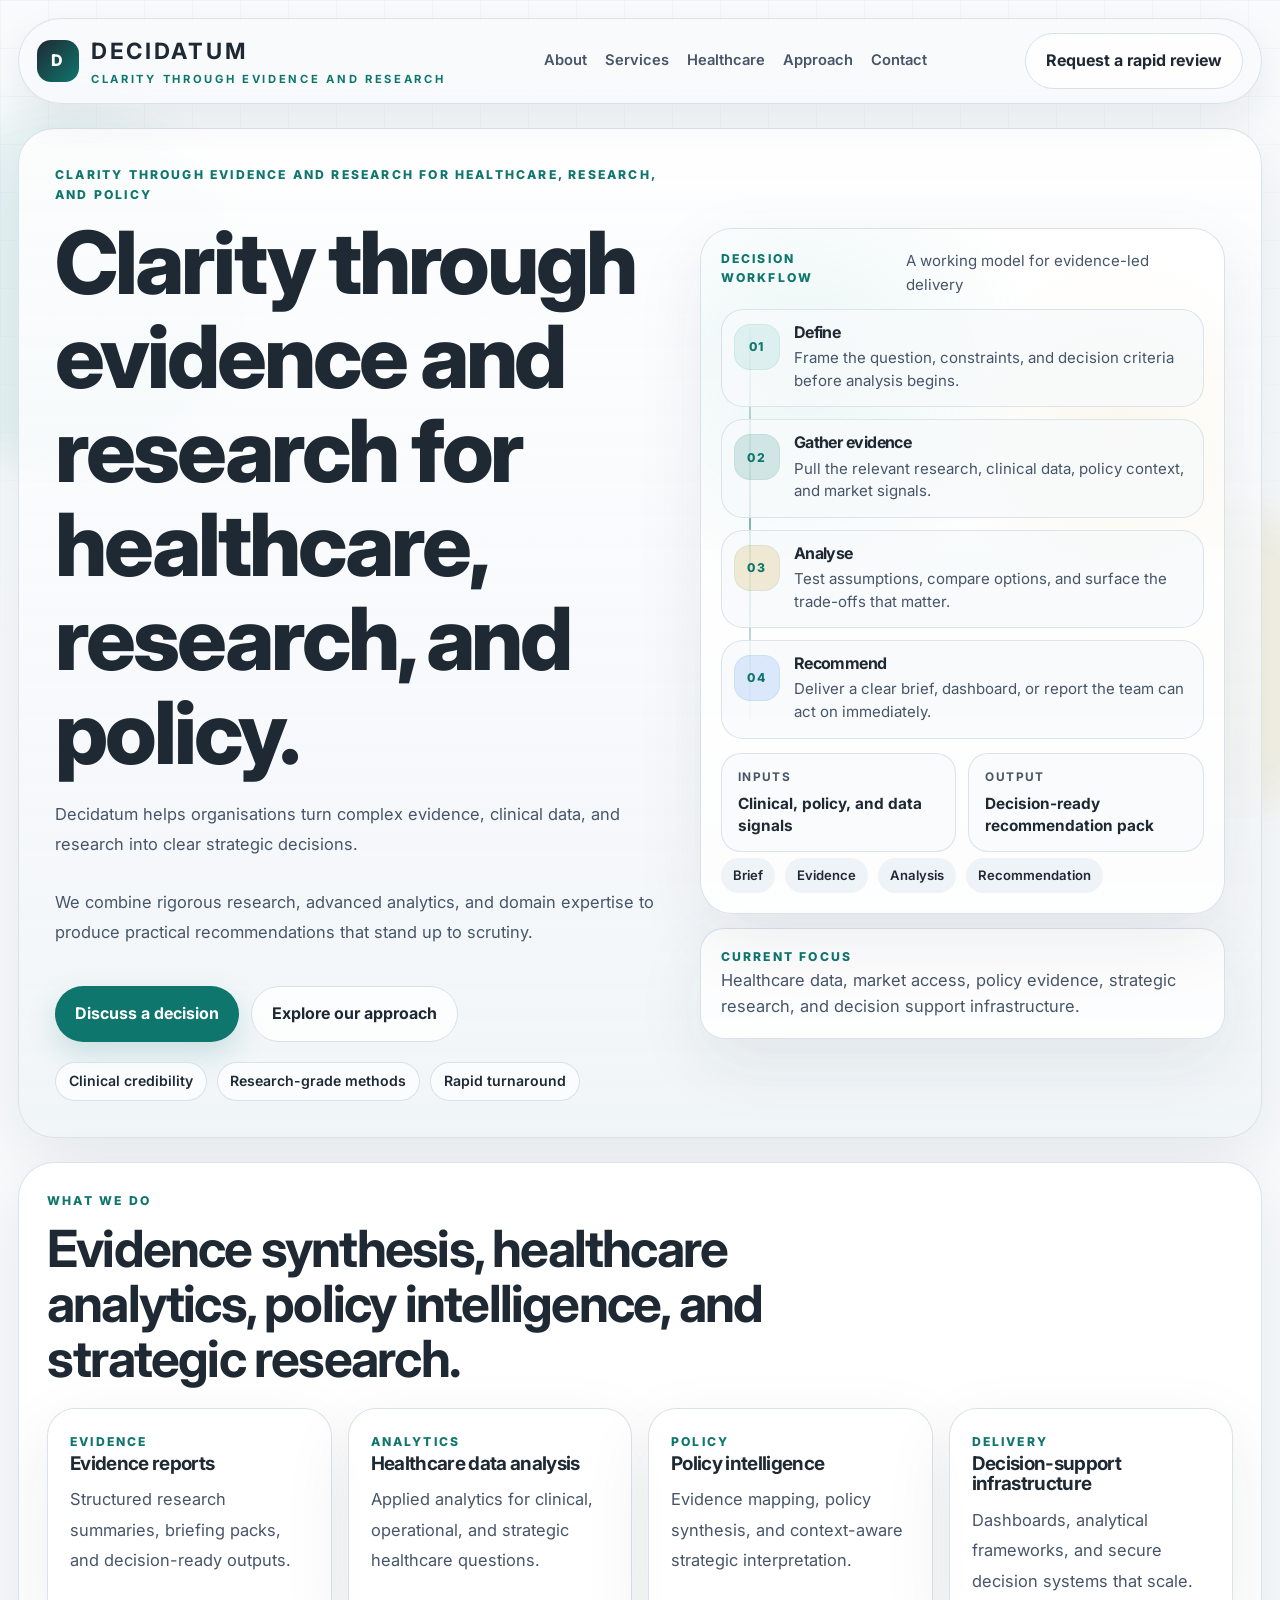
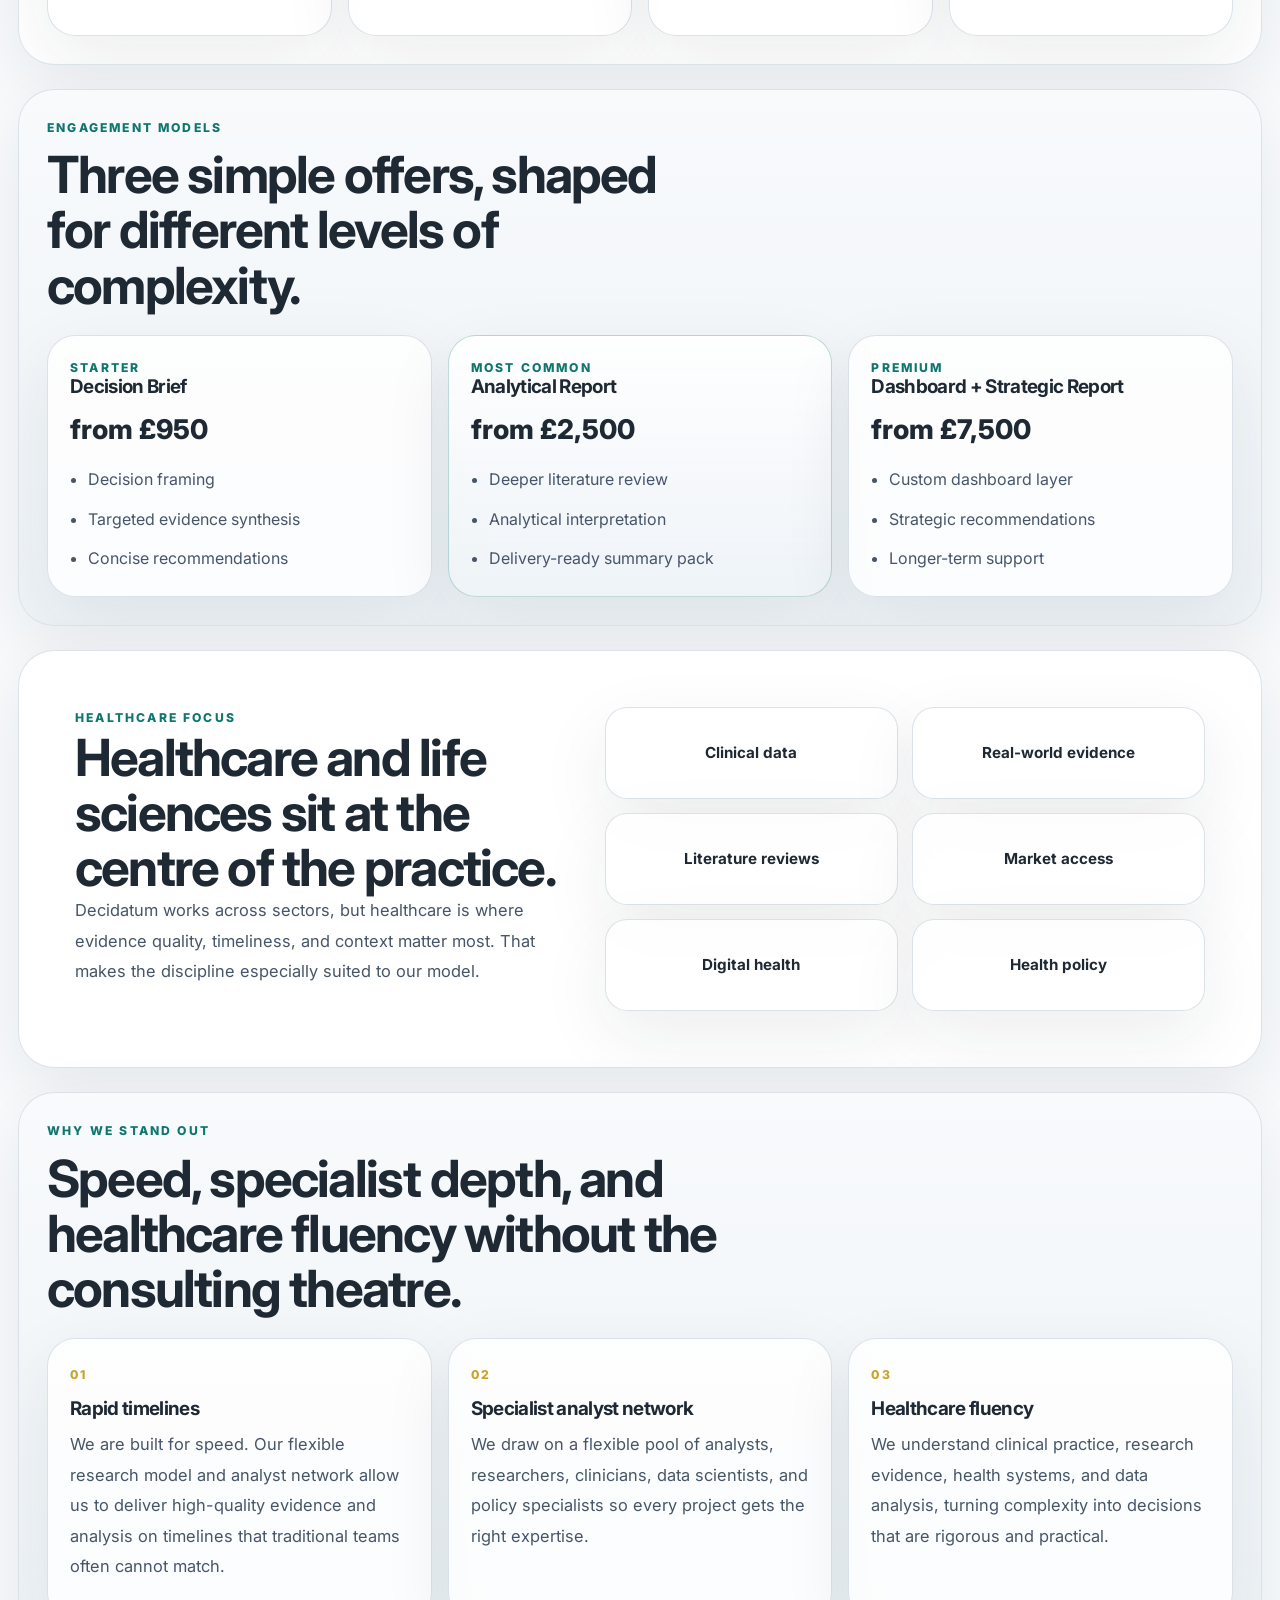
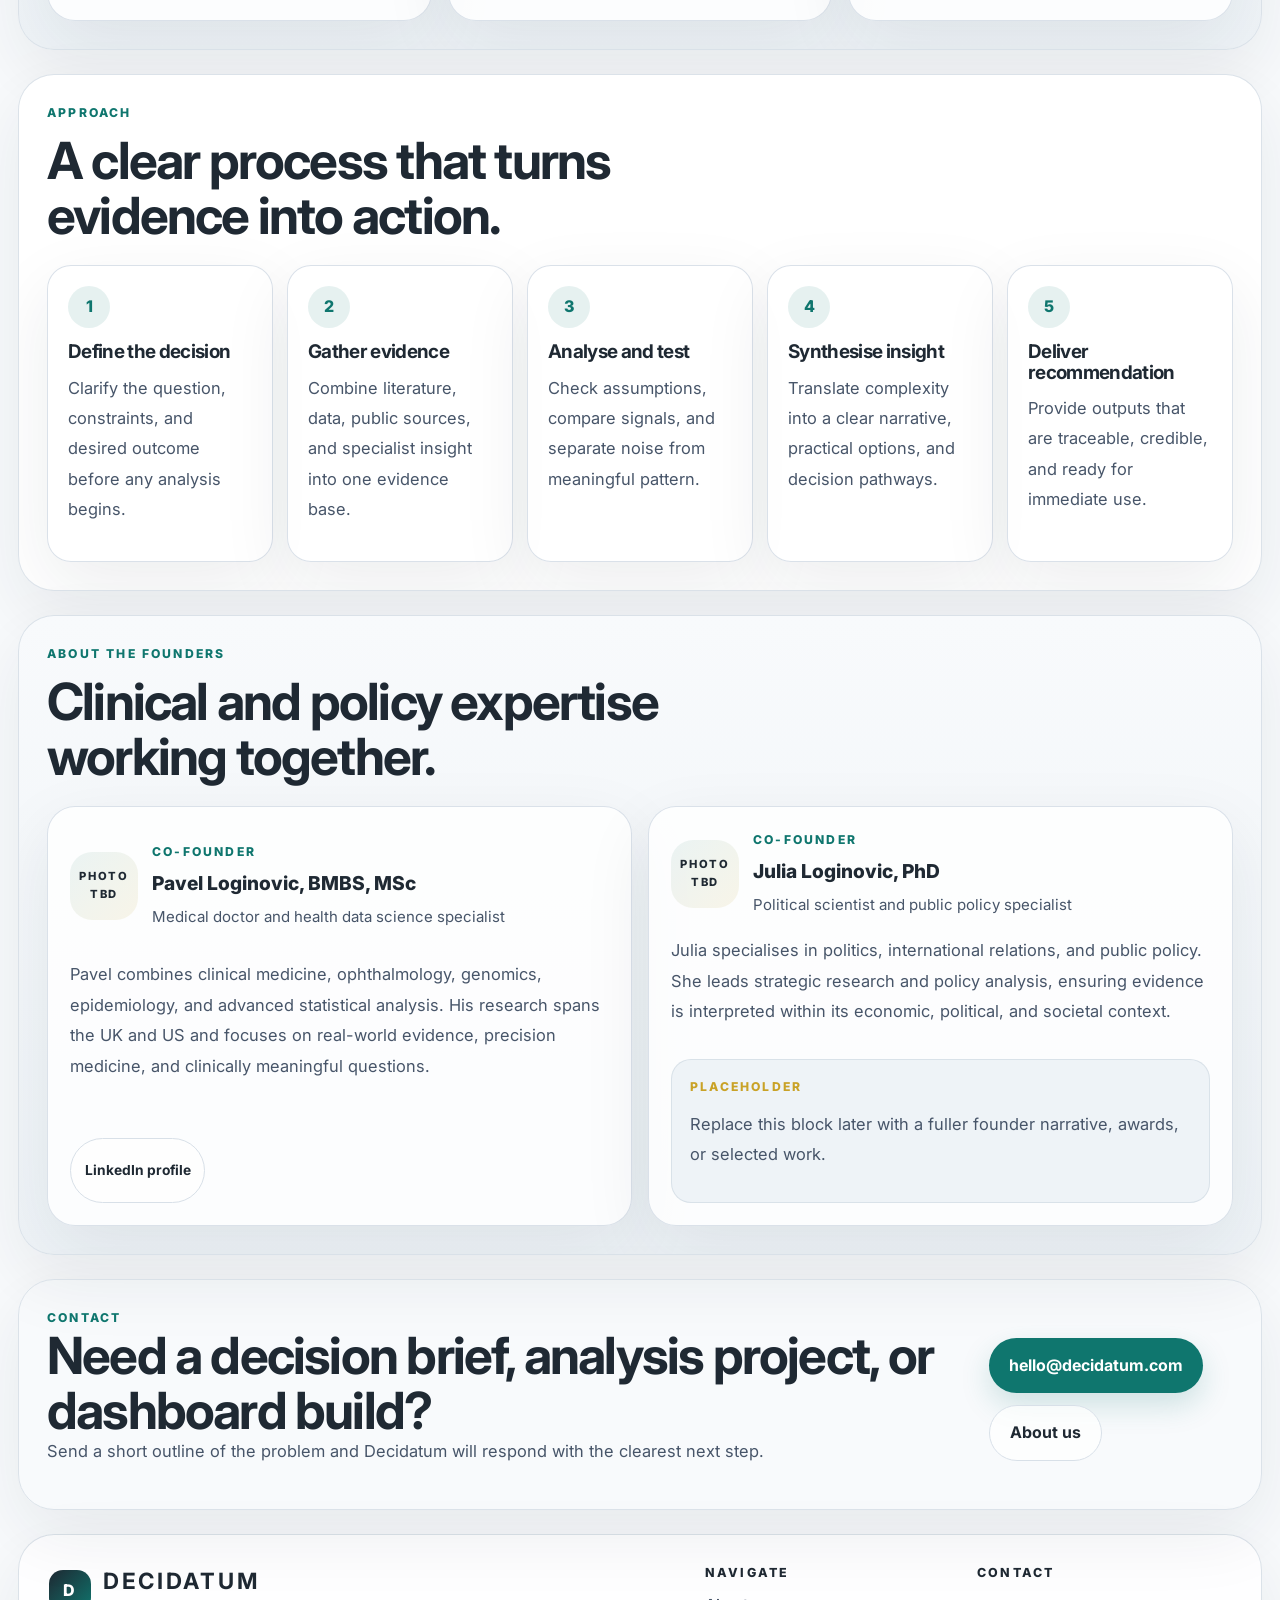
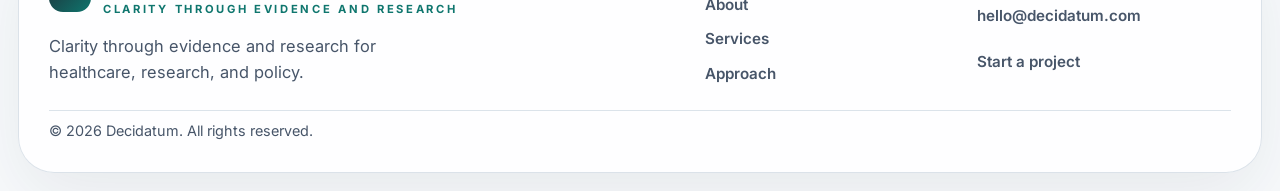
==== commit 1bcb8697: "changed font and typos" ====
--- a/index.html
+++ b/index.html
@@ -5,10 +5,10 @@
     <meta name="viewport" content="width=device-width, initial-scale=1.0" />
     <meta
       name="description"
-      content="Decidatum is clarity thorugh data and research for healthcare, research, and policy."
+      content="Decidatum delivers clarity through evidence and research for healthcare, research, and policy."
     />
     <meta name="theme-color" content="#F8FAFC" />
-    <title>Decidatum | Clarity thorugh Data and Research Consultancy</title>
+    <title>Decidatum | Clarity Through Evidence and Research</title>
     <link rel="preconnect" href="https://fonts.googleapis.com" />
     <link rel="preconnect" href="https://fonts.gstatic.com" crossorigin />
     <link
@@ -28,7 +28,7 @@
           <span class="brand-mark">D</span>
           <span class="brand-copy">
             <span class="brand-wordmark">DECIDATUM</span>
-            <span class="brand-tagline">CLARITY THORUGH DATA AND RESEARCH</span>
+            <span class="brand-tagline">CLARITY THROUGH EVIDENCE AND RESEARCH</span>
           </span>
         </a>
 
@@ -46,8 +46,8 @@
       <main id="home">
         <section class="hero section panel reveal">
           <div class="hero-copy">
-            <p class="eyebrow">Clarity thorugh data and research for healthcare, research, and policy</p>
-            <h1>Clarity thorugh data and research for healthcare, research, and policy.</h1>
+            <p class="eyebrow">Clarity through evidence and research for healthcare, research, and policy</p>
+            <h1>Clarity through evidence and research for healthcare, research, and policy.</h1>
             <p class="lede">
               Decidatum helps organisations turn complex evidence, clinical data, and research into
               clear strategic decisions.
@@ -383,10 +383,10 @@
             <span class="brand-mark">D</span>
             <span class="brand-copy">
               <span class="brand-wordmark">DECIDATUM</span>
-              <span class="brand-tagline">CLARITY THORUGH DATA AND RESEARCH</span>
+              <span class="brand-tagline">CLARITY THROUGH EVIDENCE AND RESEARCH</span>
             </span>
           </div>
-          <p>Clarity thorugh data and research for healthcare, research, and policy.</p>
+          <p>Clarity through evidence and research for healthcare, research, and policy.</p>
         </div>
 
         <div class="footer-links">
--- a/styles.css
+++ b/styles.css
@@ -356,6 +356,23 @@
   min-width: 0;
 }
 
+@media (min-width: 1400px) {
+  .hero h1 {
+    font-size: clamp(2.8rem, 3.4vw, 4.65rem);
+    max-width: 14ch;
+  }
+
+  .hero .eyebrow {
+    font-size: 0.72rem;
+    letter-spacing: 0.16em;
+  }
+
+  .hero .lede,
+  .hero .lede-secondary {
+    font-size: 1.02rem;
+  }
+}
+
 .diagram-card,
 .signal-card,
 .card,
